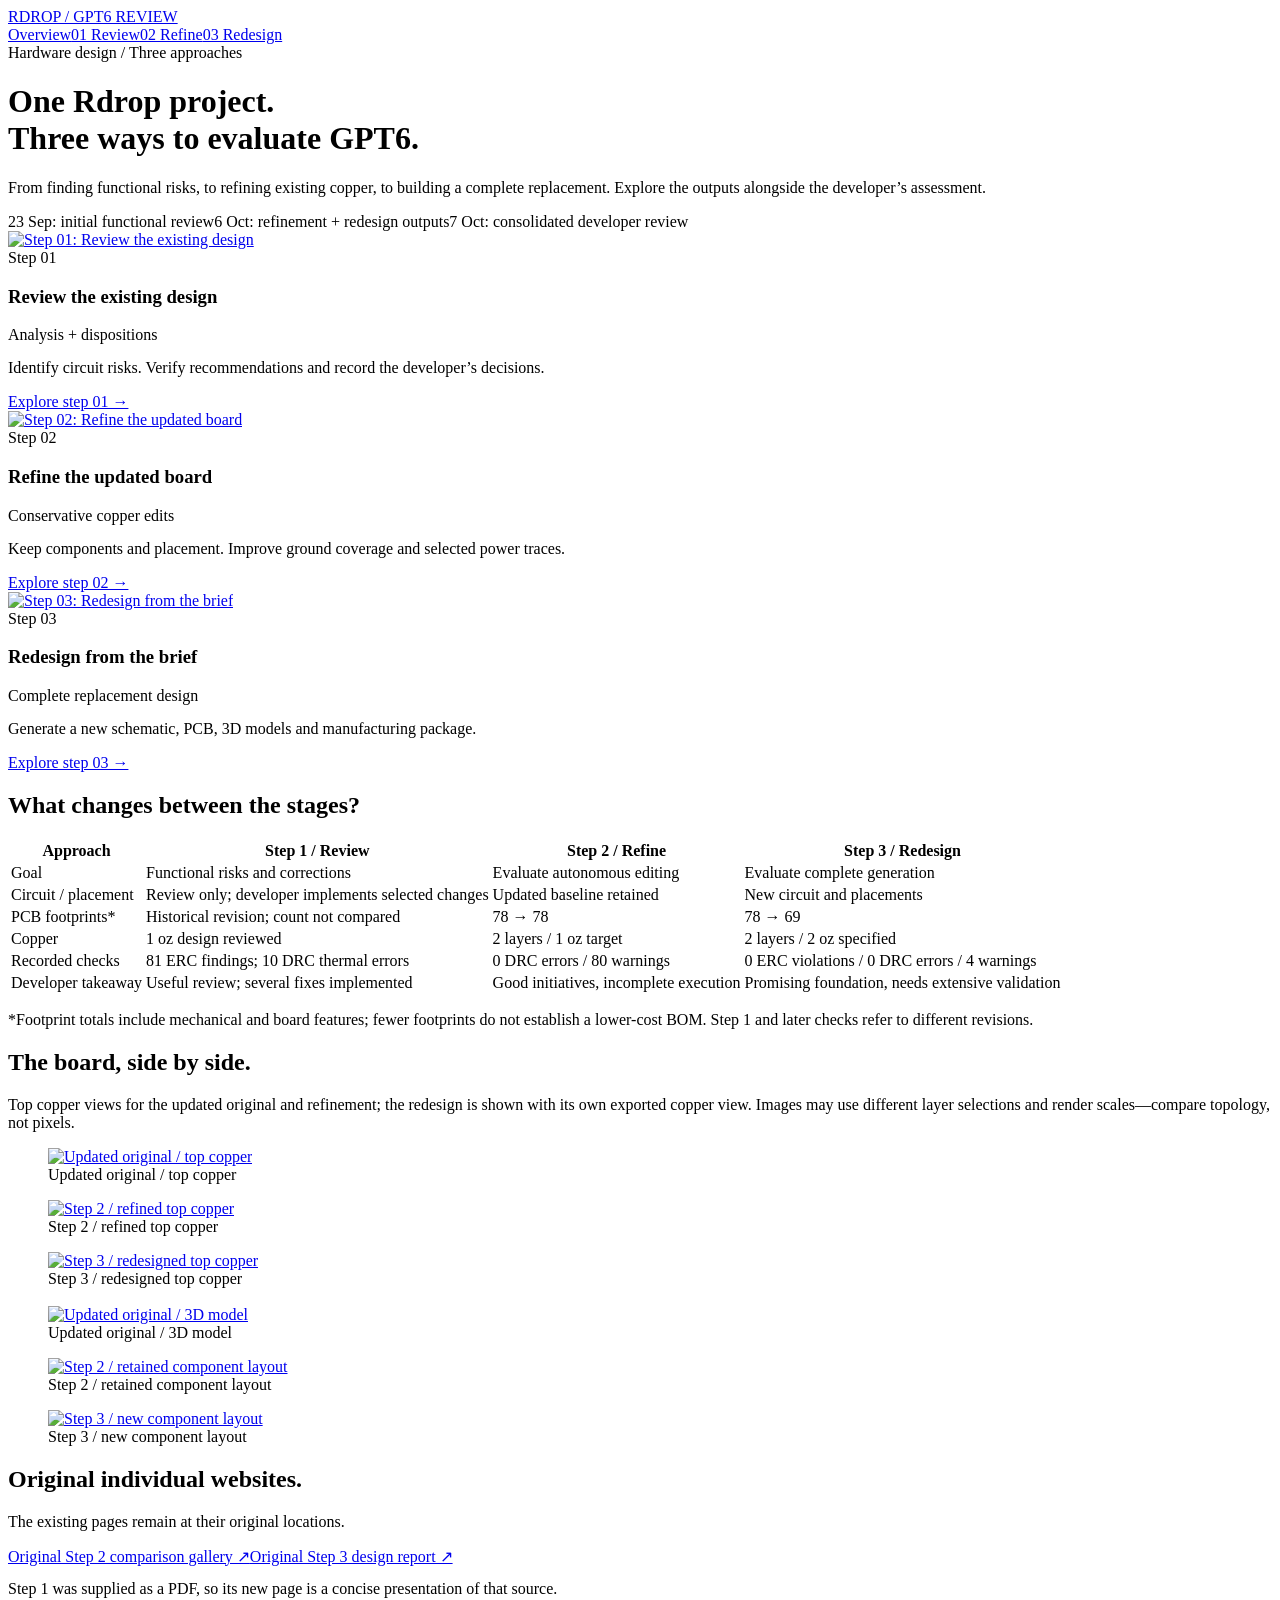
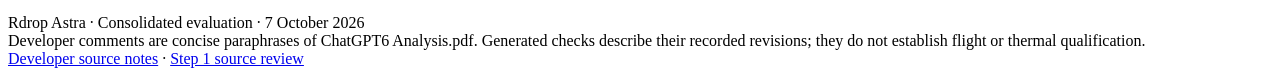
==== index.html @ 3f8a5dc8 "Add files via upload" ====
<!doctype html><html lang="en"><head><meta charset="utf-8"><meta name="viewport" content="width=device-width,initial-scale=1"><title>Three-stage evaluation | Rdrop Astra</title><meta name="description" content="Three stages of Rdrop PCB evaluation, with developer review, visual comparisons and downloadable evidence."><link rel="stylesheet" href="assets/site.css"><!-- Teams preview metadata --><meta property="og:type" content="website"><meta property="og:site_name" content="Rdrop Astra"><meta property="og:title" content="Rdrop Astra — Three-stage GPT6 evaluation"><meta property="og:description" content="Compare three PCB design approaches with developer feedback, layout and 3D images, and downloadable project evidence."><meta property="og:image" content="assets/teams-preview.png"><meta property="og:image:width" content="1200"><meta property="og:image:height" content="630"><meta property="og:image:alt" content="Three Rdrop board models: functional review, refinement and redesign"><!-- End Teams preview metadata --></head><body><header><a class="brand" href="index.html">RDROP / GPT6 REVIEW</a><nav aria-label="Main"><a href="index.html">Overview</a><a href="step-1.html">01 Review</a><a href="step-2.html">02 Refine</a><a href="step-3.html">03 Redesign</a></nav></header><main><div class="eyebrow">Hardware design / Three approaches</div><h1>One Rdrop project.<br>Three ways to evaluate GPT6.</h1><p class="lead">From finding functional risks, to refining existing copper, to building a complete replacement. Explore the outputs alongside the developer’s assessment.</p><div class="timeline"><span>23 Sep: initial functional review</span><span>6 Oct: refinement + redesign outputs</span><span>7 Oct: consolidated developer review</span></div><div class="grid3"><article class="card"><a href="step-1.html"><img src="assets/original-3d.png" alt="Step 01: Review the existing design"></a><div class="content"><div class="eyebrow">Step 01</div><h3>Review the existing design</h3><span class="pill">Analysis + dispositions</span><p style="margin-top:15px">Identify circuit risks. Verify recommendations and record the developer’s decisions.</p><a class="button" href="step-1.html">Explore step 01 →</a></div></article><article class="card"><a href="step-2.html"><img src="assets/comparison-top.png" alt="Step 02: Refine the updated board"></a><div class="content"><div class="eyebrow">Step 02</div><h3>Refine the updated board</h3><span class="pill">Conservative copper edits</span><p style="margin-top:15px">Keep components and placement. Improve ground coverage and selected power traces.</p><a class="button" href="step-2.html">Explore step 02 →</a></div></article><article class="card"><a href="step-3.html"><img src="assets/new-3d.png" alt="Step 03: Redesign from the brief"></a><div class="content"><div class="eyebrow">Step 03</div><h3>Redesign from the brief</h3><span class="pill">Complete replacement design</span><p style="margin-top:15px">Generate a new schematic, PCB, 3D models and manufacturing package.</p><a class="button" href="step-3.html">Explore step 03 →</a></div></article></div><section><h2>What changes between the stages?</h2><div class="table-wrap"><table><thead><tr><th>Approach</th><th>Step 1 / Review</th><th>Step 2 / Refine</th><th>Step 3 / Redesign</th></tr></thead><tbody><tr><td>Goal</td><td>Functional risks and corrections</td><td>Evaluate autonomous editing</td><td>Evaluate complete generation</td></tr><tr><td>Circuit / placement</td><td>Review only; developer implements selected changes</td><td>Updated baseline retained</td><td>New circuit and placements</td></tr><tr><td>PCB footprints*</td><td>Historical revision; count not compared</td><td>78 → 78</td><td>78 → 69</td></tr><tr><td>Copper</td><td>1 oz design reviewed</td><td>2 layers / 1 oz target</td><td>2 layers / 2 oz specified</td></tr><tr><td>Recorded checks</td><td>81 ERC findings; 10 DRC thermal errors</td><td>0 DRC errors / 80 warnings</td><td>0 ERC violations / 0 DRC errors / 4 warnings</td></tr><tr><td>Developer takeaway</td><td>Useful review; several fixes implemented</td><td>Good initiatives, incomplete execution</td><td>Promising foundation, needs extensive validation</td></tr></tbody></table></div><p class="tiny">*Footprint totals include mechanical and board features; fewer footprints do not establish a lower-cost BOM. Step 1 and later checks refer to different revisions.</p></section><section><h2>The board, side by side.</h2><p>Top copper views for the updated original and refinement; the redesign is shown with its own exported copper view. Images may use different layer selections and render scales—compare topology, not pixels.</p><div class="gallery three"><figure class=""><a href="assets/original-top.png" target="_blank" rel="noopener" aria-label="Open full-size image: Updated original / top copper"><img loading="lazy" src="assets/original-top.png" alt="Updated original / top copper"></a><figcaption>Updated original / top copper</figcaption></figure><figure class=""><a href="assets/refined-top.png" target="_blank" rel="noopener" aria-label="Open full-size image: Step 2 / refined top copper"><img loading="lazy" src="assets/refined-top.png" alt="Step 2 / refined top copper"></a><figcaption>Step 2 / refined top copper</figcaption></figure><figure class=""><a href="assets/new-copper.svg" target="_blank" rel="noopener" aria-label="Open full-size image: Step 3 / redesigned top copper"><img loading="lazy" src="assets/new-copper.svg" alt="Step 3 / redesigned top copper"></a><figcaption>Step 3 / redesigned top copper</figcaption></figure></div><div class="gallery three" style="margin-top:18px"><figure class=""><a href="assets/original-3d.png" target="_blank" rel="noopener" aria-label="Open full-size image: Updated original / 3D model"><img loading="lazy" src="assets/original-3d.png" alt="Updated original / 3D model"></a><figcaption>Updated original / 3D model</figcaption></figure><figure class=""><a href="assets/refined-3d.png" target="_blank" rel="noopener" aria-label="Open full-size image: Step 2 / retained component layout"><img loading="lazy" src="assets/refined-3d.png" alt="Step 2 / retained component layout"></a><figcaption>Step 2 / retained component layout</figcaption></figure><figure class=""><a href="assets/new-3d.png" target="_blank" rel="noopener" aria-label="Open full-size image: Step 3 / new component layout"><img loading="lazy" src="assets/new-3d.png" alt="Step 3 / new component layout"></a><figcaption>Step 3 / new component layout</figcaption></figure></div></section><section><h2>Original individual websites.</h2><p>The existing pages remain at their original locations.</p><div class="source-links"><a href="GPT6%20Refined/Comparison/comparison.html">Original Step 2 comparison gallery ↗</a><a href="GPT6%20New/Report/index.html">Original Step 3 design report ↗</a></div><p class="tiny" style="margin-top:14px">Step 1 was supplied as a PDF, so its new page is a concise presentation of that source.</p></section></main><footer>Rdrop Astra · Consolidated evaluation · 7 October 2026<br>Developer comments are concise paraphrases of ChatGPT6 Analysis.pdf. Generated checks describe their recorded revisions; they do not establish flight or thermal qualification.<br><a href="sources/ChatGPT6%20Analysis.pdf">Developer source notes</a> · <a href="sources/Step%201%20READ_ME_REVIEW.pdf">Step 1 source review</a></footer><script src="assets/site.js"></script></body></html>
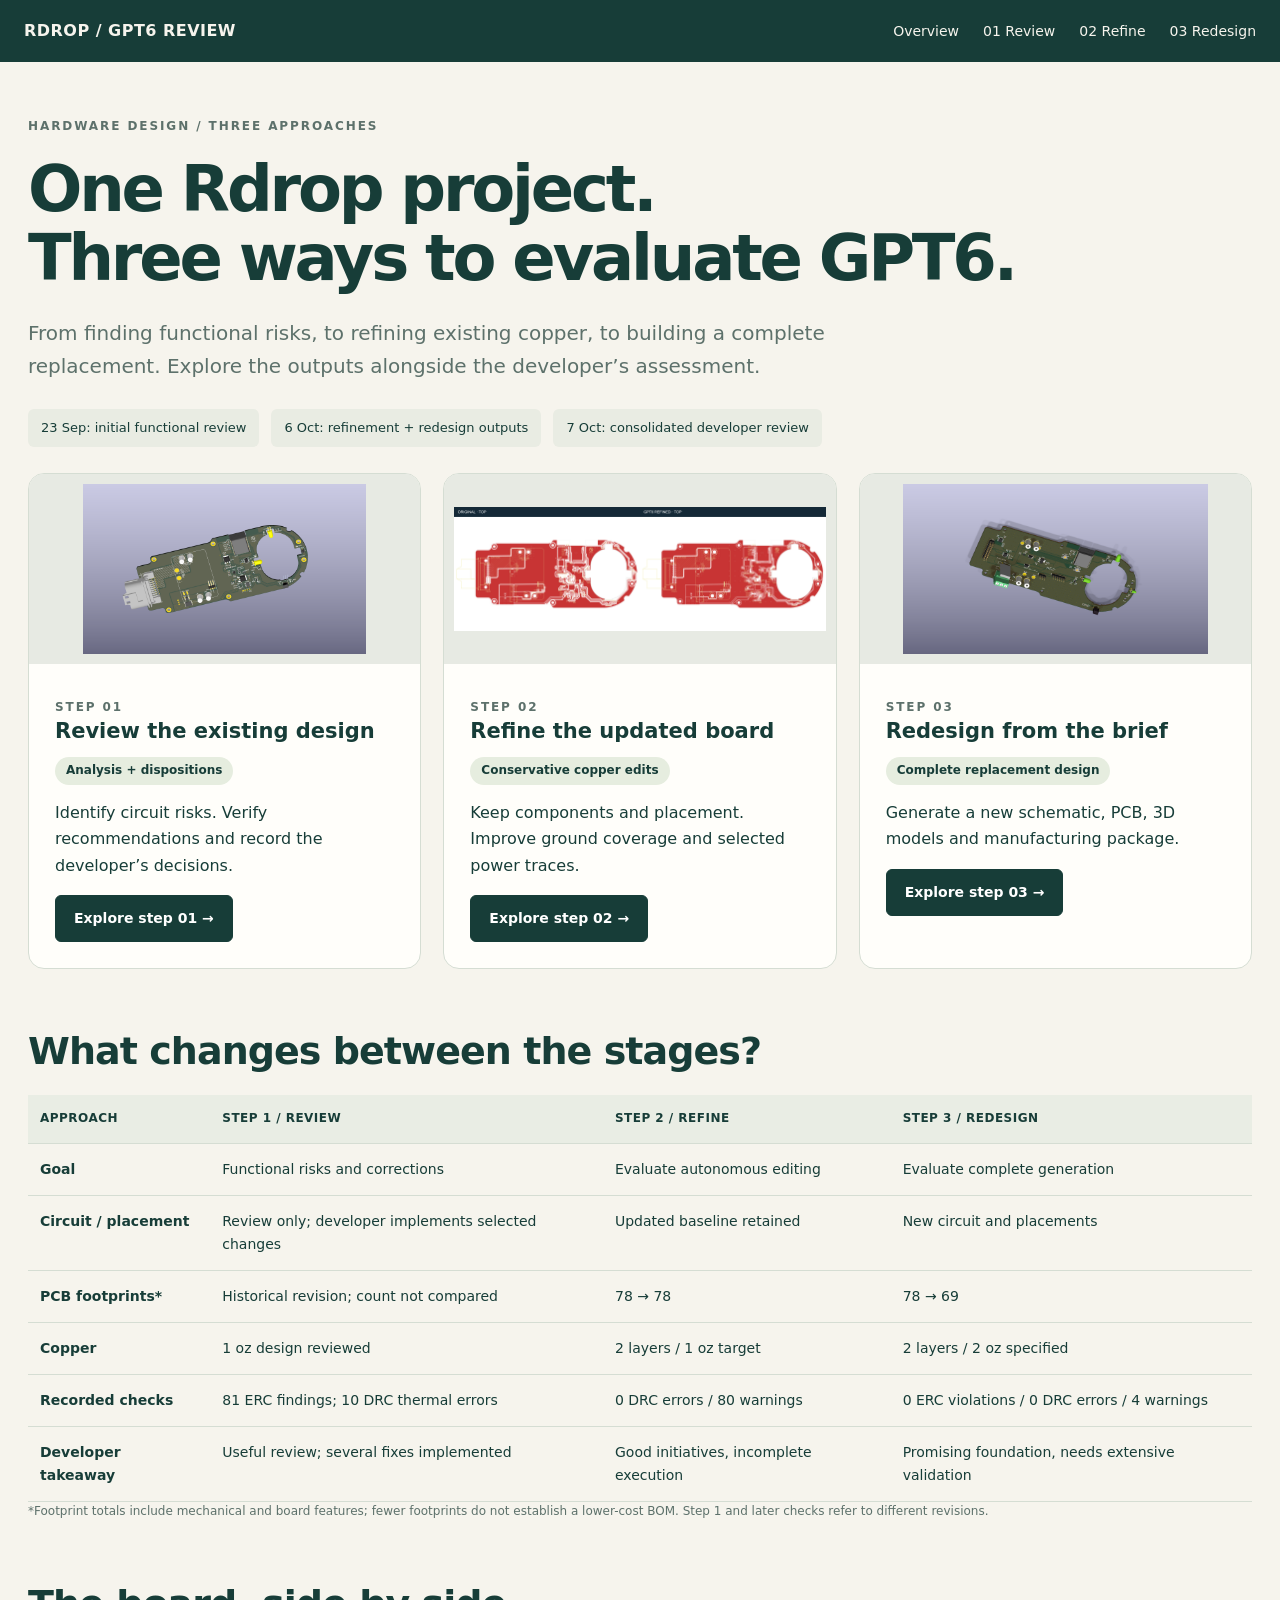
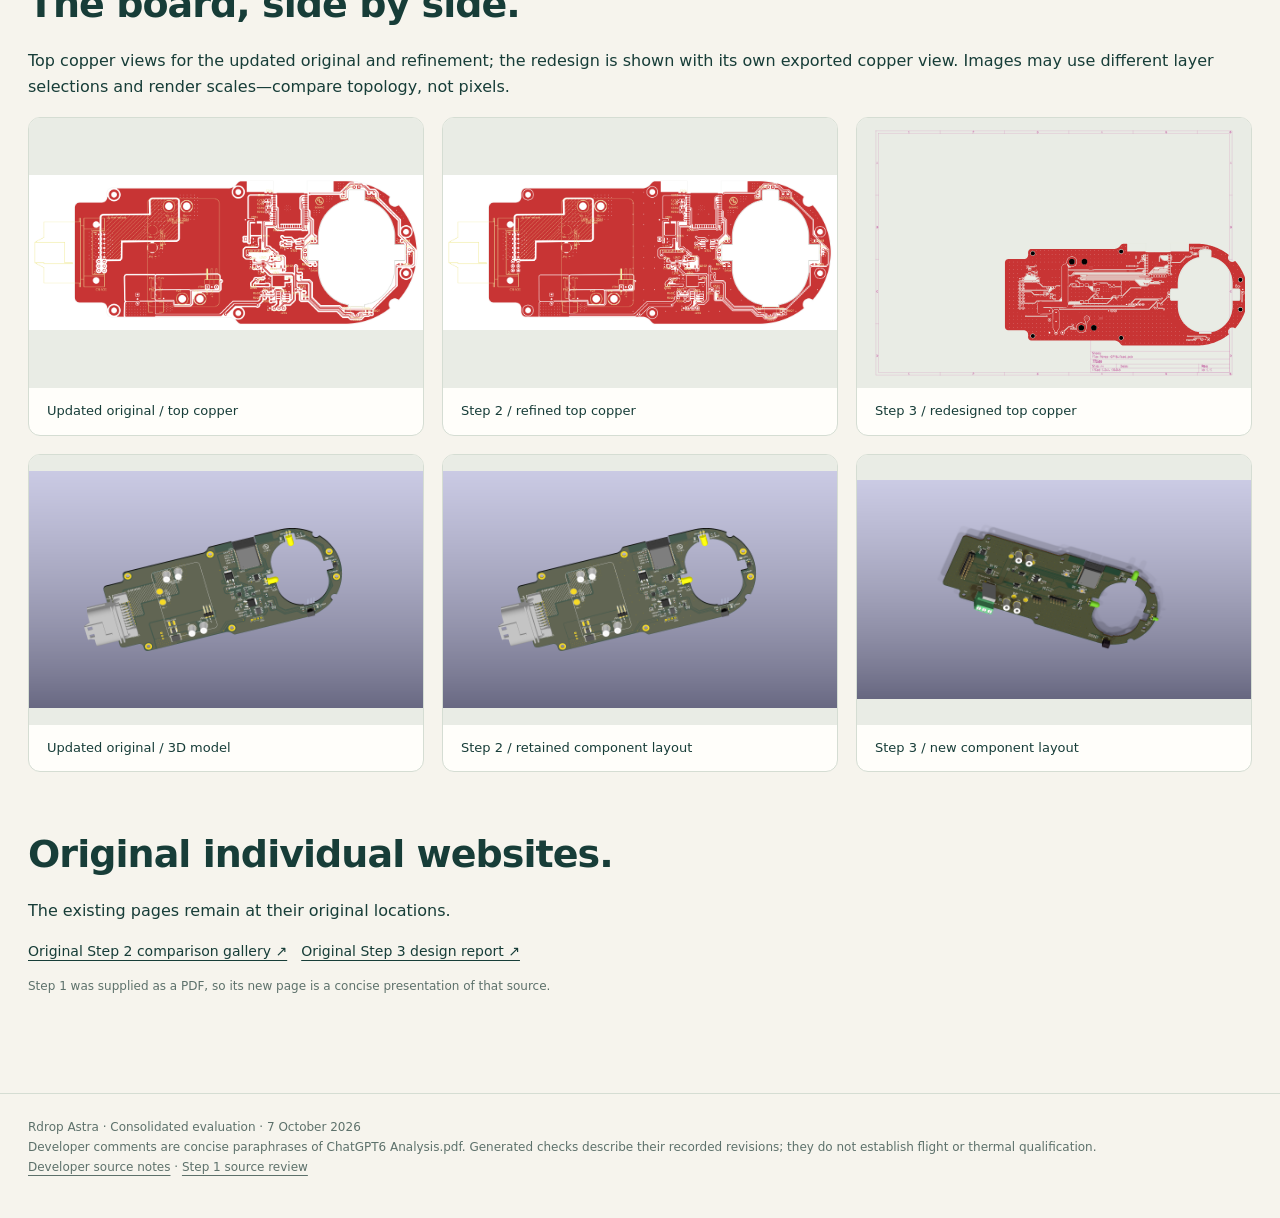
==== commit 19ab233e: "Fix website assets, report links and downloadable packages" ====
--- a/index.html
+++ b/index.html
@@ -1 +1 @@
-<!doctype html><html lang="en"><head><meta charset="utf-8"><meta name="viewport" content="width=device-width,initial-scale=1"><title>Three-stage evaluation | Rdrop Astra</title><meta name="description" content="Three stages of Rdrop PCB evaluation, with developer review, visual comparisons and downloadable evidence."><link rel="stylesheet" href="assets/site.css"><!-- Teams preview metadata --><meta property="og:type" content="website"><meta property="og:site_name" content="Rdrop Astra"><meta property="og:title" content="Rdrop Astra — Three-stage GPT6 evaluation"><meta property="og:description" content="Compare three PCB design approaches with developer feedback, layout and 3D images, and downloadable project evidence."><meta property="og:image" content="assets/teams-preview.png"><meta property="og:image:width" content="1200"><meta property="og:image:height" content="630"><meta property="og:image:alt" content="Three Rdrop board models: functional review, refinement and redesign"><!-- End Teams preview metadata --></head><body><header><a class="brand" href="index.html">RDROP / GPT6 REVIEW</a><nav aria-label="Main"><a href="index.html">Overview</a><a href="step-1.html">01 Review</a><a href="step-2.html">02 Refine</a><a href="step-3.html">03 Redesign</a></nav></header><main><div class="eyebrow">Hardware design / Three approaches</div><h1>One Rdrop project.<br>Three ways to evaluate GPT6.</h1><p class="lead">From finding functional risks, to refining existing copper, to building a complete replacement. Explore the outputs alongside the developer’s assessment.</p><div class="timeline"><span>23 Sep: initial functional review</span><span>6 Oct: refinement + redesign outputs</span><span>7 Oct: consolidated developer review</span></div><div class="grid3"><article class="card"><a href="step-1.html"><img src="assets/original-3d.png" alt="Step 01: Review the existing design"></a><div class="content"><div class="eyebrow">Step 01</div><h3>Review the existing design</h3><span class="pill">Analysis + dispositions</span><p style="margin-top:15px">Identify circuit risks. Verify recommendations and record the developer’s decisions.</p><a class="button" href="step-1.html">Explore step 01 →</a></div></article><article class="card"><a href="step-2.html"><img src="assets/comparison-top.png" alt="Step 02: Refine the updated board"></a><div class="content"><div class="eyebrow">Step 02</div><h3>Refine the updated board</h3><span class="pill">Conservative copper edits</span><p style="margin-top:15px">Keep components and placement. Improve ground coverage and selected power traces.</p><a class="button" href="step-2.html">Explore step 02 →</a></div></article><article class="card"><a href="step-3.html"><img src="assets/new-3d.png" alt="Step 03: Redesign from the brief"></a><div class="content"><div class="eyebrow">Step 03</div><h3>Redesign from the brief</h3><span class="pill">Complete replacement design</span><p style="margin-top:15px">Generate a new schematic, PCB, 3D models and manufacturing package.</p><a class="button" href="step-3.html">Explore step 03 →</a></div></article></div><section><h2>What changes between the stages?</h2><div class="table-wrap"><table><thead><tr><th>Approach</th><th>Step 1 / Review</th><th>Step 2 / Refine</th><th>Step 3 / Redesign</th></tr></thead><tbody><tr><td>Goal</td><td>Functional risks and corrections</td><td>Evaluate autonomous editing</td><td>Evaluate complete generation</td></tr><tr><td>Circuit / placement</td><td>Review only; developer implements selected changes</td><td>Updated baseline retained</td><td>New circuit and placements</td></tr><tr><td>PCB footprints*</td><td>Historical revision; count not compared</td><td>78 → 78</td><td>78 → 69</td></tr><tr><td>Copper</td><td>1 oz design reviewed</td><td>2 layers / 1 oz target</td><td>2 layers / 2 oz specified</td></tr><tr><td>Recorded checks</td><td>81 ERC findings; 10 DRC thermal errors</td><td>0 DRC errors / 80 warnings</td><td>0 ERC violations / 0 DRC errors / 4 warnings</td></tr><tr><td>Developer takeaway</td><td>Useful review; several fixes implemented</td><td>Good initiatives, incomplete execution</td><td>Promising foundation, needs extensive validation</td></tr></tbody></table></div><p class="tiny">*Footprint totals include mechanical and board features; fewer footprints do not establish a lower-cost BOM. Step 1 and later checks refer to different revisions.</p></section><section><h2>The board, side by side.</h2><p>Top copper views for the updated original and refinement; the redesign is shown with its own exported copper view. Images may use different layer selections and render scales—compare topology, not pixels.</p><div class="gallery three"><figure class=""><a href="assets/original-top.png" target="_blank" rel="noopener" aria-label="Open full-size image: Updated original / top copper"><img loading="lazy" src="assets/original-top.png" alt="Updated original / top copper"></a><figcaption>Updated original / top copper</figcaption></figure><figure class=""><a href="assets/refined-top.png" target="_blank" rel="noopener" aria-label="Open full-size image: Step 2 / refined top copper"><img loading="lazy" src="assets/refined-top.png" alt="Step 2 / refined top copper"></a><figcaption>Step 2 / refined top copper</figcaption></figure><figure class=""><a href="assets/new-copper.svg" target="_blank" rel="noopener" aria-label="Open full-size image: Step 3 / redesigned top copper"><img loading="lazy" src="assets/new-copper.svg" alt="Step 3 / redesigned top copper"></a><figcaption>Step 3 / redesigned top copper</figcaption></figure></div><div class="gallery three" style="margin-top:18px"><figure class=""><a href="assets/original-3d.png" target="_blank" rel="noopener" aria-label="Open full-size image: Updated original / 3D model"><img loading="lazy" src="assets/original-3d.png" alt="Updated original / 3D model"></a><figcaption>Updated original / 3D model</figcaption></figure><figure class=""><a href="assets/refined-3d.png" target="_blank" rel="noopener" aria-label="Open full-size image: Step 2 / retained component layout"><img loading="lazy" src="assets/refined-3d.png" alt="Step 2 / retained component layout"></a><figcaption>Step 2 / retained component layout</figcaption></figure><figure class=""><a href="assets/new-3d.png" target="_blank" rel="noopener" aria-label="Open full-size image: Step 3 / new component layout"><img loading="lazy" src="assets/new-3d.png" alt="Step 3 / new component layout"></a><figcaption>Step 3 / new component layout</figcaption></figure></div></section><section><h2>Original individual websites.</h2><p>The existing pages remain at their original locations.</p><div class="source-links"><a href="GPT6%20Refined/Comparison/comparison.html">Original Step 2 comparison gallery ↗</a><a href="GPT6%20New/Report/index.html">Original Step 3 design report ↗</a></div><p class="tiny" style="margin-top:14px">Step 1 was supplied as a PDF, so its new page is a concise presentation of that source.</p></section></main><footer>Rdrop Astra · Consolidated evaluation · 7 October 2026<br>Developer comments are concise paraphrases of ChatGPT6 Analysis.pdf. Generated checks describe their recorded revisions; they do not establish flight or thermal qualification.<br><a href="sources/ChatGPT6%20Analysis.pdf">Developer source notes</a> · <a href="sources/Step%201%20READ_ME_REVIEW.pdf">Step 1 source review</a></footer><script src="assets/site.js"></script></body></html>+<!doctype html><html lang="en"><head><meta charset="utf-8"><meta name="viewport" content="width=device-width,initial-scale=1"><title>Three-stage evaluation | Rdrop Astra</title><meta name="description" content="Three stages of Rdrop PCB evaluation, with developer review, visual comparisons and downloadable evidence."><link rel="stylesheet" href="assets/site.css"><!-- Teams preview metadata --><meta property="og:type" content="website"><meta property="og:site_name" content="Rdrop Astra"><meta property="og:title" content="Rdrop Astra — Three-stage GPT6 evaluation"><meta property="og:description" content="Compare three PCB design approaches with developer feedback, layout and 3D images, and downloadable project evidence."><meta property="og:image" content="https://amirahib-aonic.github.io/Rdrop-Astra-Analysis/assets/teams-preview.png"><meta property="og:image:width" content="1200"><meta property="og:image:height" content="630"><meta property="og:image:alt" content="Three Rdrop board models: functional review, refinement and redesign"><meta property="og:url" content="https://amirahib-aonic.github.io/Rdrop-Astra-Analysis/index.html"><link rel="canonical" href="https://amirahib-aonic.github.io/Rdrop-Astra-Analysis/index.html"><!-- End Teams preview metadata --></head><body><header><a class="brand" href="index.html">RDROP / GPT6 REVIEW</a><nav aria-label="Main"><a href="index.html">Overview</a><a href="step-1.html">01 Review</a><a href="step-2.html">02 Refine</a><a href="step-3.html">03 Redesign</a></nav></header><main><div class="eyebrow">Hardware design / Three approaches</div><h1>One Rdrop project.<br>Three ways to evaluate GPT6.</h1><p class="lead">From finding functional risks, to refining existing copper, to building a complete replacement. Explore the outputs alongside the developer’s assessment.</p><div class="timeline"><span>23 Sep: initial functional review</span><span>6 Oct: refinement + redesign outputs</span><span>7 Oct: consolidated developer review</span></div><div class="grid3"><article class="card"><a href="step-1.html"><img src="assets/original-3d.png" alt="Step 01: Review the existing design"></a><div class="content"><div class="eyebrow">Step 01</div><h3>Review the existing design</h3><span class="pill">Analysis + dispositions</span><p style="margin-top:15px">Identify circuit risks. Verify recommendations and record the developer’s decisions.</p><a class="button" href="step-1.html">Explore step 01 →</a></div></article><article class="card"><a href="step-2.html"><img src="assets/comparison-top.png" alt="Step 02: Refine the updated board"></a><div class="content"><div class="eyebrow">Step 02</div><h3>Refine the updated board</h3><span class="pill">Conservative copper edits</span><p style="margin-top:15px">Keep components and placement. Improve ground coverage and selected power traces.</p><a class="button" href="step-2.html">Explore step 02 →</a></div></article><article class="card"><a href="step-3.html"><img src="assets/new-3d.png" alt="Step 03: Redesign from the brief"></a><div class="content"><div class="eyebrow">Step 03</div><h3>Redesign from the brief</h3><span class="pill">Complete replacement design</span><p style="margin-top:15px">Generate a new schematic, PCB, 3D models and manufacturing package.</p><a class="button" href="step-3.html">Explore step 03 →</a></div></article></div><section><h2>What changes between the stages?</h2><div class="table-wrap"><table><thead><tr><th>Approach</th><th>Step 1 / Review</th><th>Step 2 / Refine</th><th>Step 3 / Redesign</th></tr></thead><tbody><tr><td>Goal</td><td>Functional risks and corrections</td><td>Evaluate autonomous editing</td><td>Evaluate complete generation</td></tr><tr><td>Circuit / placement</td><td>Review only; developer implements selected changes</td><td>Updated baseline retained</td><td>New circuit and placements</td></tr><tr><td>PCB footprints*</td><td>Historical revision; count not compared</td><td>78 → 78</td><td>78 → 69</td></tr><tr><td>Copper</td><td>1 oz design reviewed</td><td>2 layers / 1 oz target</td><td>2 layers / 2 oz specified</td></tr><tr><td>Recorded checks</td><td>81 ERC findings; 10 DRC thermal errors</td><td>0 DRC errors / 80 warnings</td><td>0 ERC violations / 0 DRC errors / 4 warnings</td></tr><tr><td>Developer takeaway</td><td>Useful review; several fixes implemented</td><td>Good initiatives, incomplete execution</td><td>Promising foundation, needs extensive validation</td></tr></tbody></table></div><p class="tiny">*Footprint totals include mechanical and board features; fewer footprints do not establish a lower-cost BOM. Step 1 and later checks refer to different revisions.</p></section><section><h2>The board, side by side.</h2><p>Top copper views for the updated original and refinement; the redesign is shown with its own exported copper view. Images may use different layer selections and render scales—compare topology, not pixels.</p><div class="gallery three"><figure class=""><a href="assets/original-top.png" target="_blank" rel="noopener" aria-label="Open full-size image: Updated original / top copper"><img loading="lazy" src="assets/original-top.png" alt="Updated original / top copper"></a><figcaption>Updated original / top copper</figcaption></figure><figure class=""><a href="assets/refined-top.png" target="_blank" rel="noopener" aria-label="Open full-size image: Step 2 / refined top copper"><img loading="lazy" src="assets/refined-top.png" alt="Step 2 / refined top copper"></a><figcaption>Step 2 / refined top copper</figcaption></figure><figure class=""><a href="assets/new-copper.svg" target="_blank" rel="noopener" aria-label="Open full-size image: Step 3 / redesigned top copper"><img loading="lazy" src="assets/new-copper.svg" alt="Step 3 / redesigned top copper"></a><figcaption>Step 3 / redesigned top copper</figcaption></figure></div><div class="gallery three" style="margin-top:18px"><figure class=""><a href="assets/original-3d.png" target="_blank" rel="noopener" aria-label="Open full-size image: Updated original / 3D model"><img loading="lazy" src="assets/original-3d.png" alt="Updated original / 3D model"></a><figcaption>Updated original / 3D model</figcaption></figure><figure class=""><a href="assets/refined-3d.png" target="_blank" rel="noopener" aria-label="Open full-size image: Step 2 / retained component layout"><img loading="lazy" src="assets/refined-3d.png" alt="Step 2 / retained component layout"></a><figcaption>Step 2 / retained component layout</figcaption></figure><figure class=""><a href="assets/new-3d.png" target="_blank" rel="noopener" aria-label="Open full-size image: Step 3 / new component layout"><img loading="lazy" src="assets/new-3d.png" alt="Step 3 / new component layout"></a><figcaption>Step 3 / new component layout</figcaption></figure></div></section><section><h2>Original individual websites.</h2><p>The existing pages remain at their original locations.</p><div class="source-links"><a href="GPT6%20Refined/Comparison/comparison.html">Original Step 2 comparison gallery ↗</a><a href="GPT6%20New/Report/index.html">Original Step 3 design report ↗</a></div><p class="tiny" style="margin-top:14px">Step 1 was supplied as a PDF, so its new page is a concise presentation of that source.</p></section></main><footer>Rdrop Astra · Consolidated evaluation · 7 October 2026<br>Developer comments are concise paraphrases of ChatGPT6 Analysis.pdf. Generated checks describe their recorded revisions; they do not establish flight or thermal qualification.<br><a href="sources/ChatGPT6%20Analysis.pdf">Developer source notes</a> · <a href="sources/Step%201%20READ_ME_REVIEW.pdf">Step 1 source review</a></footer><script src="assets/site.js"></script></body></html>
--- a/assets/site.css
+++ b/assets/site.css
@@ -0,0 +1,2 @@
+
+:root{--ink:#173d38;--muted:#5d716b;--paper:#f6f4ed;--line:#d5ddd3;--accent:#c4e26b;--white:#fffefa}*{box-sizing:border-box}html{scroll-behavior:smooth}body{margin:0;background:var(--paper);color:var(--ink);font:16px/1.65 system-ui,-apple-system,Segoe UI,sans-serif}a{color:inherit;text-underline-offset:4px}a:focus-visible,button:focus-visible,input:focus-visible,summary:focus-visible{outline:3px solid #568c22;outline-offset:4px}header{background:var(--ink);color:var(--paper);padding:18px max(24px,calc((100vw - 1320px)/2));display:flex;gap:30px;justify-content:space-between;align-items:center}header a{text-decoration:none}nav{display:flex;gap:24px;flex-wrap:wrap;font-size:14px}.brand{font-weight:800;letter-spacing:.03em}main{max-width:1320px;margin:auto;padding:55px 28px 80px}.eyebrow{text-transform:uppercase;letter-spacing:.16em;font-size:12px;font-weight:800;color:var(--muted)}h1{font-size:clamp(38px,5vw,72px);line-height:1.08;letter-spacing:-.05em;margin:18px 0 24px;max-width:1000px}h2{font-size:clamp(25px,3vw,38px);line-height:1.2;letter-spacing:-.025em;margin:0 0 20px}h3{line-height:1.25;margin:0 0 12px;font-size:21px}p{margin:0 0 16px}.lead{font-size:20px;max-width:870px;color:var(--muted)}section{margin-top:60px}.grid3{display:grid;grid-template-columns:repeat(3,1fr);gap:22px}.card{background:var(--white);border:1px solid var(--line);border-radius:16px;overflow:hidden}.card .content{padding:26px}.card img{width:100%;height:190px;object-fit:contain;background:#e7eae3;padding:10px}.pill{display:inline-block;padding:4px 11px;border-radius:99px;background:#e6eddf;font-size:12px;font-weight:700}.actions{display:flex;gap:12px;flex-wrap:wrap;margin:24px 0}.button,button{display:inline-flex;align-items:center;justify-content:center;gap:8px;border:1px solid var(--ink);border-radius:6px;background:var(--ink);color:#fff;text-decoration:none;padding:11px 18px;font-size:14px;font-weight:650;cursor:pointer}.button.secondary{background:transparent;color:var(--ink)}.stats{display:flex;flex-wrap:wrap;gap:10px;margin:26px 0}.stat{border:1px solid var(--line);border-radius:10px;padding:15px 22px;min-width:155px}.stat b{font-size:24px;display:block}.stat span{font-size:12px;color:var(--muted)}.stage-layout{display:grid;grid-template-columns:minmax(0,1fr) 350px;gap:36px;align-items:start}.comment-pane{background:#e9eedf;border-top:5px solid #86a52d;border-radius:12px;padding:26px;position:sticky;top:22px}.comment-pane h2{font-size:25px}.comment-pane .item{border-top:1px solid #c8d2be;padding:14px 0}.comment-pane .item:last-child{padding-bottom:0}.comment-pane .item b{font-size:14px;display:block}.comment-pane .item p{font-size:14px;line-height:1.5;margin:5px 0}.tiny{font-size:12px;color:var(--muted)}.notice{border-left:4px solid #b09036;background:#f0ead9;padding:17px 22px;border-radius:0 8px 8px 0;font-size:14px}.table-wrap{overflow:auto}table{width:100%;border-collapse:collapse;text-align:left;font-size:14px}th,td{padding:14px 12px;border-bottom:1px solid var(--line);vertical-align:top}th{font-size:12px;text-transform:uppercase;letter-spacing:.04em;background:#e9ede4}td:first-child{font-weight:650}ul{padding-left:22px}li{margin:8px 0}.gallery{display:grid;grid-template-columns:1fr 1fr;gap:18px}.gallery.three{grid-template-columns:repeat(3,1fr)}figure{margin:0;border:1px solid var(--line);border-radius:12px;overflow:hidden;background:var(--white)}figure a{display:block;background:#e9ece5}figure img{width:100%;height:270px;object-fit:contain;display:block}figcaption{padding:14px 18px;font-size:13px;line-height:1.45}.compare{display:grid;grid-template-columns:1fr 1fr;gap:18px}.compare img{height:260px}details{border:1px solid var(--line);padding:16px 22px;border-radius:10px;margin-top:18px;background:var(--white)}summary{cursor:pointer;font-weight:650}.timeline{display:flex;gap:12px;flex-wrap:wrap;font-size:13px;margin:26px 0}.timeline span{background:#e9ece3;padding:8px 13px;border-radius:6px}.source-links{display:flex;gap:14px;flex-wrap:wrap;font-size:14px}.toggle{display:flex;gap:7px;flex-wrap:wrap;margin:18px 0}.toggle button{background:transparent;color:var(--ink)}.toggle button[aria-pressed=true]{background:var(--ink);color:white}.stage-photo img{height:360px}.stage-photo{margin-top:30px}.review-table .status{font-size:11px;border-radius:4px;background:#e6eddc;padding:3px 7px;display:inline-block;white-space:nowrap}.filter{width:100%;padding:13px;border:1px solid var(--line);border-radius:6px;margin-bottom:15px;background:white;font:inherit}.downloads{background:var(--ink);color:white;border-radius:16px;padding:30px}.downloads .button{background:var(--accent);color:var(--ink);border-color:var(--accent)}footer{max-width:1320px;margin:auto;padding:24px 28px 40px;border-top:1px solid var(--line);font-size:12px;color:var(--muted)}.step-nav{display:flex;justify-content:space-between;gap:18px;margin-top:55px}.capture img{height:190px;image-rendering:auto} @media(max-width:1050px){.stage-layout{grid-template-columns:1fr}.comment-pane{position:static}.grid3{grid-template-columns:1fr}.card{display:grid;grid-template-columns:34% 1fr}.card img{height:100%}.gallery.three{grid-template-columns:1fr 1fr}}@media(max-width:650px){header{align-items:flex-start;flex-direction:column;gap:10px}nav{gap:18px}main{padding:35px 18px 50px}.gallery,.gallery.three,.compare{grid-template-columns:1fr}.card{display:block}.card img{height:210px}.stat{flex:1;min-width:125px}.stage-photo img{height:260px}figure img{height:230px}section{margin-top:42px}.comment-pane{padding:22px}.step-nav{flex-wrap:wrap}th,td{padding:10px 8px}}
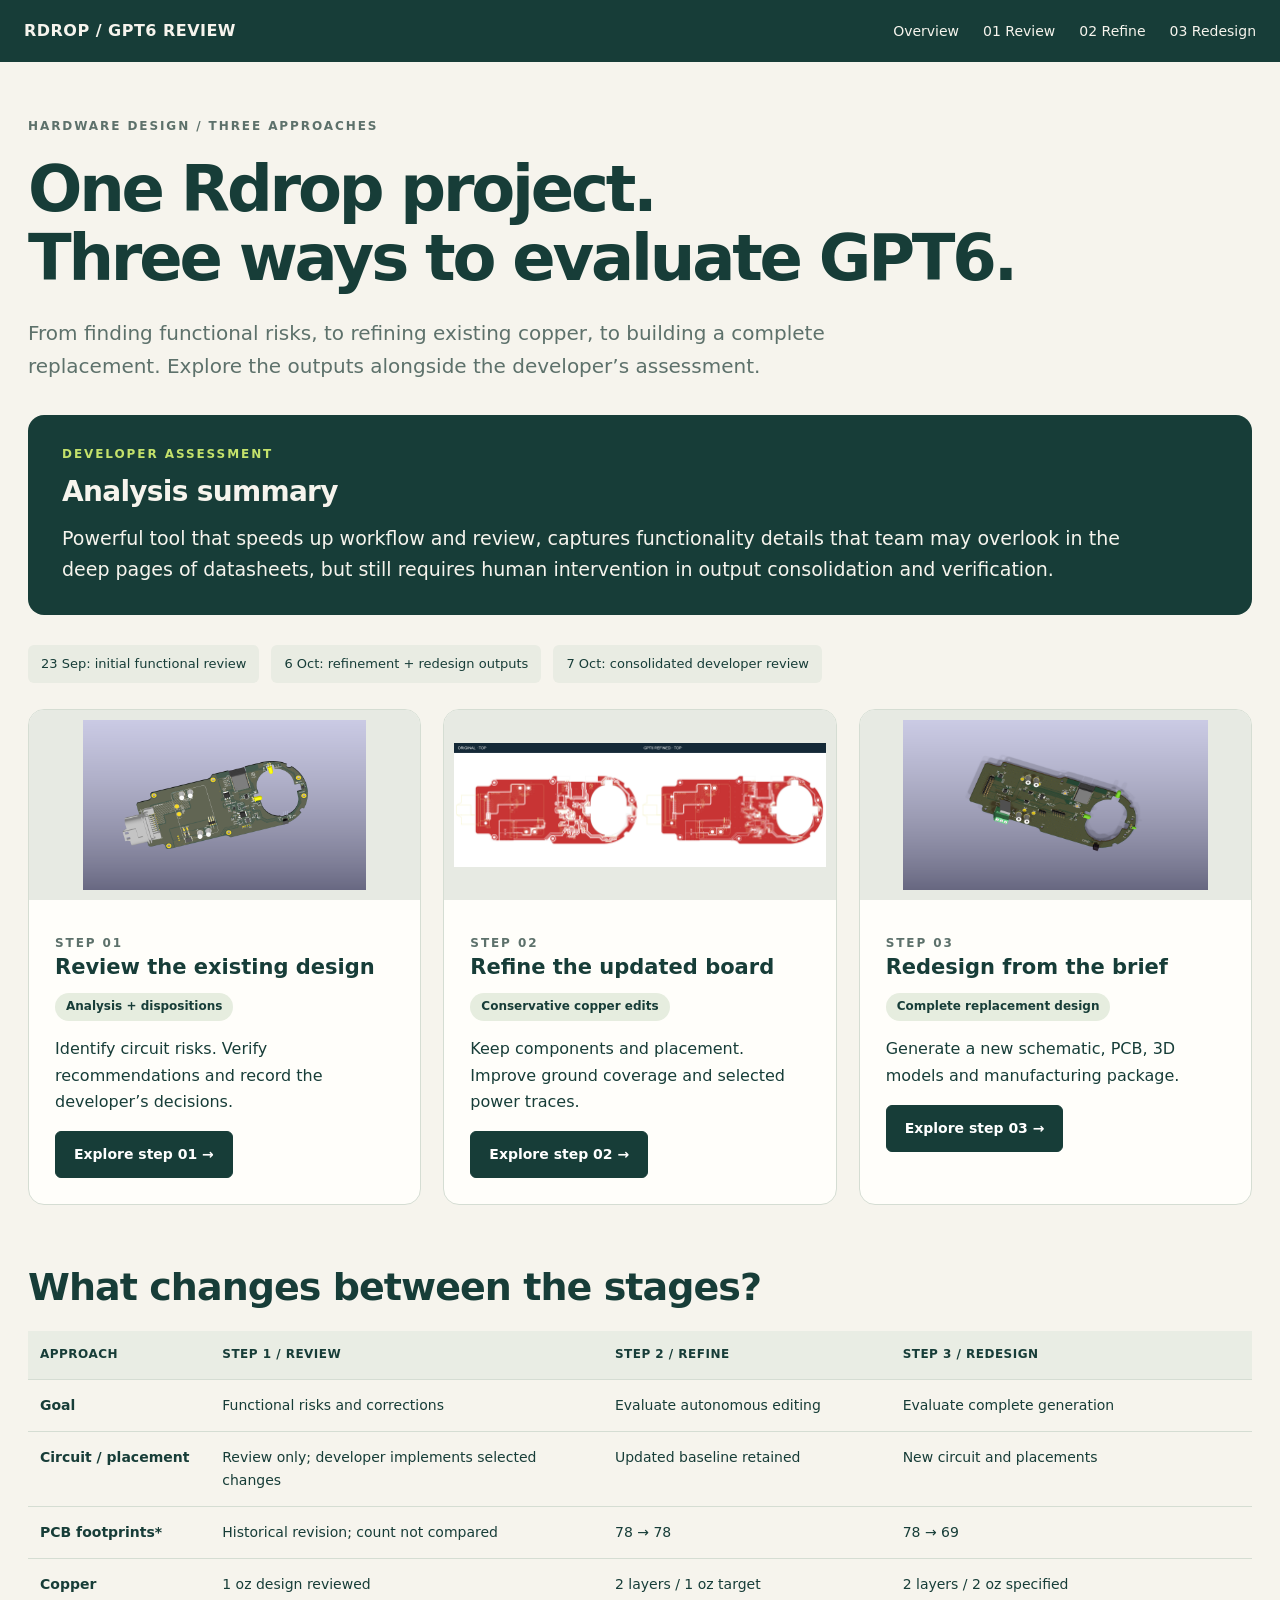
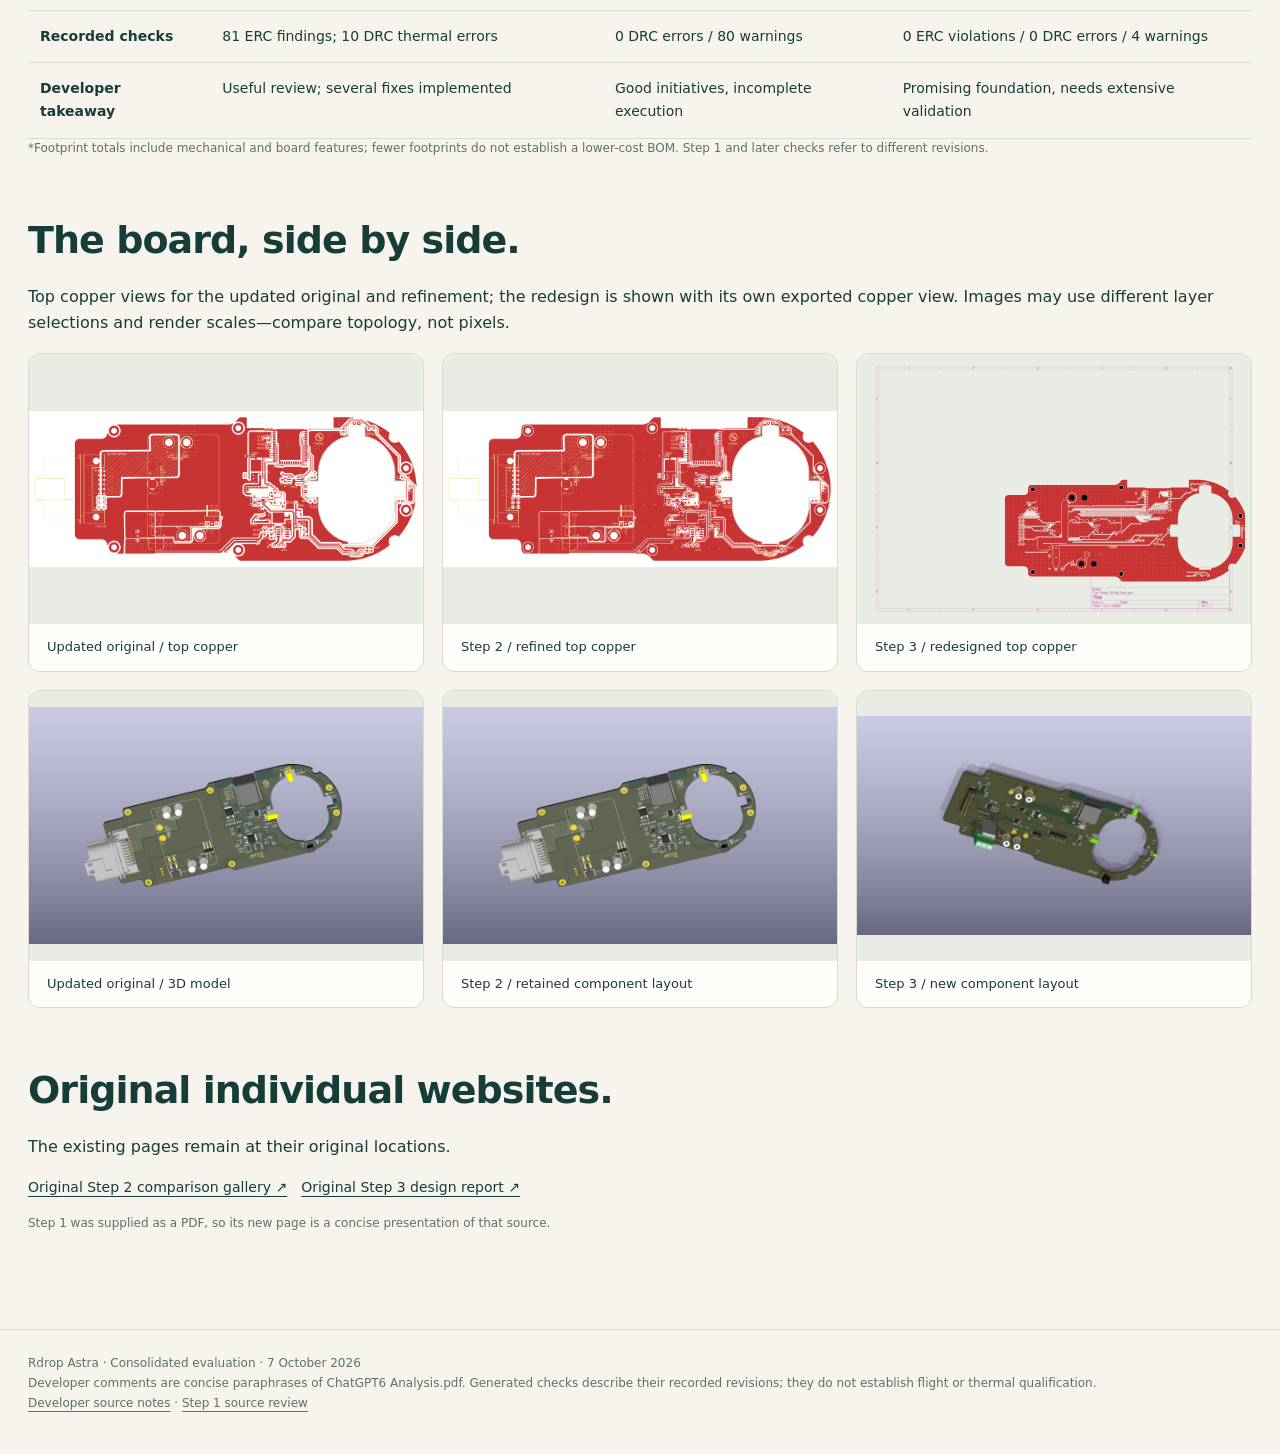
==== commit 183945a6: "Add approved developer analysis summary to homepage" ====
--- a/index.html
+++ b/index.html
@@ -1 +1 @@
-<!doctype html><html lang="en"><head><meta charset="utf-8"><meta name="viewport" content="width=device-width,initial-scale=1"><title>Three-stage evaluation | Rdrop Astra</title><meta name="description" content="Three stages of Rdrop PCB evaluation, with developer review, visual comparisons and downloadable evidence."><link rel="stylesheet" href="assets/site.css"><!-- Teams preview metadata --><meta property="og:type" content="website"><meta property="og:site_name" content="Rdrop Astra"><meta property="og:title" content="Rdrop Astra — Three-stage GPT6 evaluation"><meta property="og:description" content="Compare three PCB design approaches with developer feedback, layout and 3D images, and downloadable project evidence."><meta property="og:image" content="https://amirahib-aonic.github.io/Rdrop-Astra-Analysis/assets/teams-preview.png"><meta property="og:image:width" content="1200"><meta property="og:image:height" content="630"><meta property="og:image:alt" content="Three Rdrop board models: functional review, refinement and redesign"><meta property="og:url" content="https://amirahib-aonic.github.io/Rdrop-Astra-Analysis/index.html"><link rel="canonical" href="https://amirahib-aonic.github.io/Rdrop-Astra-Analysis/index.html"><!-- End Teams preview metadata --></head><body><header><a class="brand" href="index.html">RDROP / GPT6 REVIEW</a><nav aria-label="Main"><a href="index.html">Overview</a><a href="step-1.html">01 Review</a><a href="step-2.html">02 Refine</a><a href="step-3.html">03 Redesign</a></nav></header><main><div class="eyebrow">Hardware design / Three approaches</div><h1>One Rdrop project.<br>Three ways to evaluate GPT6.</h1><p class="lead">From finding functional risks, to refining existing copper, to building a complete replacement. Explore the outputs alongside the developer’s assessment.</p><div class="timeline"><span>23 Sep: initial functional review</span><span>6 Oct: refinement + redesign outputs</span><span>7 Oct: consolidated developer review</span></div><div class="grid3"><article class="card"><a href="step-1.html"><img src="assets/original-3d.png" alt="Step 01: Review the existing design"></a><div class="content"><div class="eyebrow">Step 01</div><h3>Review the existing design</h3><span class="pill">Analysis + dispositions</span><p style="margin-top:15px">Identify circuit risks. Verify recommendations and record the developer’s decisions.</p><a class="button" href="step-1.html">Explore step 01 →</a></div></article><article class="card"><a href="step-2.html"><img src="assets/comparison-top.png" alt="Step 02: Refine the updated board"></a><div class="content"><div class="eyebrow">Step 02</div><h3>Refine the updated board</h3><span class="pill">Conservative copper edits</span><p style="margin-top:15px">Keep components and placement. Improve ground coverage and selected power traces.</p><a class="button" href="step-2.html">Explore step 02 →</a></div></article><article class="card"><a href="step-3.html"><img src="assets/new-3d.png" alt="Step 03: Redesign from the brief"></a><div class="content"><div class="eyebrow">Step 03</div><h3>Redesign from the brief</h3><span class="pill">Complete replacement design</span><p style="margin-top:15px">Generate a new schematic, PCB, 3D models and manufacturing package.</p><a class="button" href="step-3.html">Explore step 03 →</a></div></article></div><section><h2>What changes between the stages?</h2><div class="table-wrap"><table><thead><tr><th>Approach</th><th>Step 1 / Review</th><th>Step 2 / Refine</th><th>Step 3 / Redesign</th></tr></thead><tbody><tr><td>Goal</td><td>Functional risks and corrections</td><td>Evaluate autonomous editing</td><td>Evaluate complete generation</td></tr><tr><td>Circuit / placement</td><td>Review only; developer implements selected changes</td><td>Updated baseline retained</td><td>New circuit and placements</td></tr><tr><td>PCB footprints*</td><td>Historical revision; count not compared</td><td>78 → 78</td><td>78 → 69</td></tr><tr><td>Copper</td><td>1 oz design reviewed</td><td>2 layers / 1 oz target</td><td>2 layers / 2 oz specified</td></tr><tr><td>Recorded checks</td><td>81 ERC findings; 10 DRC thermal errors</td><td>0 DRC errors / 80 warnings</td><td>0 ERC violations / 0 DRC errors / 4 warnings</td></tr><tr><td>Developer takeaway</td><td>Useful review; several fixes implemented</td><td>Good initiatives, incomplete execution</td><td>Promising foundation, needs extensive validation</td></tr></tbody></table></div><p class="tiny">*Footprint totals include mechanical and board features; fewer footprints do not establish a lower-cost BOM. Step 1 and later checks refer to different revisions.</p></section><section><h2>The board, side by side.</h2><p>Top copper views for the updated original and refinement; the redesign is shown with its own exported copper view. Images may use different layer selections and render scales—compare topology, not pixels.</p><div class="gallery three"><figure class=""><a href="assets/original-top.png" target="_blank" rel="noopener" aria-label="Open full-size image: Updated original / top copper"><img loading="lazy" src="assets/original-top.png" alt="Updated original / top copper"></a><figcaption>Updated original / top copper</figcaption></figure><figure class=""><a href="assets/refined-top.png" target="_blank" rel="noopener" aria-label="Open full-size image: Step 2 / refined top copper"><img loading="lazy" src="assets/refined-top.png" alt="Step 2 / refined top copper"></a><figcaption>Step 2 / refined top copper</figcaption></figure><figure class=""><a href="assets/new-copper.svg" target="_blank" rel="noopener" aria-label="Open full-size image: Step 3 / redesigned top copper"><img loading="lazy" src="assets/new-copper.svg" alt="Step 3 / redesigned top copper"></a><figcaption>Step 3 / redesigned top copper</figcaption></figure></div><div class="gallery three" style="margin-top:18px"><figure class=""><a href="assets/original-3d.png" target="_blank" rel="noopener" aria-label="Open full-size image: Updated original / 3D model"><img loading="lazy" src="assets/original-3d.png" alt="Updated original / 3D model"></a><figcaption>Updated original / 3D model</figcaption></figure><figure class=""><a href="assets/refined-3d.png" target="_blank" rel="noopener" aria-label="Open full-size image: Step 2 / retained component layout"><img loading="lazy" src="assets/refined-3d.png" alt="Step 2 / retained component layout"></a><figcaption>Step 2 / retained component layout</figcaption></figure><figure class=""><a href="assets/new-3d.png" target="_blank" rel="noopener" aria-label="Open full-size image: Step 3 / new component layout"><img loading="lazy" src="assets/new-3d.png" alt="Step 3 / new component layout"></a><figcaption>Step 3 / new component layout</figcaption></figure></div></section><section><h2>Original individual websites.</h2><p>The existing pages remain at their original locations.</p><div class="source-links"><a href="GPT6%20Refined/Comparison/comparison.html">Original Step 2 comparison gallery ↗</a><a href="GPT6%20New/Report/index.html">Original Step 3 design report ↗</a></div><p class="tiny" style="margin-top:14px">Step 1 was supplied as a PDF, so its new page is a concise presentation of that source.</p></section></main><footer>Rdrop Astra · Consolidated evaluation · 7 October 2026<br>Developer comments are concise paraphrases of ChatGPT6 Analysis.pdf. Generated checks describe their recorded revisions; they do not establish flight or thermal qualification.<br><a href="sources/ChatGPT6%20Analysis.pdf">Developer source notes</a> · <a href="sources/Step%201%20READ_ME_REVIEW.pdf">Step 1 source review</a></footer><script src="assets/site.js"></script></body></html>+<!doctype html><html lang="en"><head><meta charset="utf-8"><meta name="viewport" content="width=device-width,initial-scale=1"><title>Three-stage evaluation | Rdrop Astra</title><meta name="description" content="Three stages of Rdrop PCB evaluation, with developer review, visual comparisons and downloadable evidence."><link rel="stylesheet" href="assets/site.css"><!-- Teams preview metadata --><meta property="og:type" content="website"><meta property="og:site_name" content="Rdrop Astra"><meta property="og:title" content="Rdrop Astra — Three-stage GPT6 evaluation"><meta property="og:description" content="Compare three PCB design approaches with developer feedback, layout and 3D images, and downloadable project evidence."><meta property="og:image" content="https://amirahib-aonic.github.io/Rdrop-Astra-Analysis/assets/teams-preview.png"><meta property="og:image:width" content="1200"><meta property="og:image:height" content="630"><meta property="og:image:alt" content="Three Rdrop board models: functional review, refinement and redesign"><meta property="og:url" content="https://amirahib-aonic.github.io/Rdrop-Astra-Analysis/index.html"><link rel="canonical" href="https://amirahib-aonic.github.io/Rdrop-Astra-Analysis/index.html"><!-- End Teams preview metadata --></head><body><header><a class="brand" href="index.html">RDROP / GPT6 REVIEW</a><nav aria-label="Main"><a href="index.html">Overview</a><a href="step-1.html">01 Review</a><a href="step-2.html">02 Refine</a><a href="step-3.html">03 Redesign</a></nav></header><main><div class="eyebrow">Hardware design / Three approaches</div><h1>One Rdrop project.<br>Three ways to evaluate GPT6.</h1><p class="lead">From finding functional risks, to refining existing copper, to building a complete replacement. Explore the outputs alongside the developer’s assessment.</p><section aria-labelledby="analysis-summary-title" style="margin:32px 0 30px;padding:30px 34px;background:#173d38;color:#f6f4ed;border-radius:16px"><div class="eyebrow" style="color:#c4e26b">Developer assessment</div><h2 id="analysis-summary-title" style="margin:10px 0 14px;font-size:28px">Analysis summary</h2><p style="margin:0;max-width:1060px;font-size:19px;line-height:1.65">Powerful tool that speeds up workflow and review, captures functionality details that team may overlook in the deep pages of datasheets, but still requires human intervention in output consolidation and verification.</p></section><div class="timeline"><span>23 Sep: initial functional review</span><span>6 Oct: refinement + redesign outputs</span><span>7 Oct: consolidated developer review</span></div><div class="grid3"><article class="card"><a href="step-1.html"><img src="assets/original-3d.png" alt="Step 01: Review the existing design"></a><div class="content"><div class="eyebrow">Step 01</div><h3>Review the existing design</h3><span class="pill">Analysis + dispositions</span><p style="margin-top:15px">Identify circuit risks. Verify recommendations and record the developer’s decisions.</p><a class="button" href="step-1.html">Explore step 01 →</a></div></article><article class="card"><a href="step-2.html"><img src="assets/comparison-top.png" alt="Step 02: Refine the updated board"></a><div class="content"><div class="eyebrow">Step 02</div><h3>Refine the updated board</h3><span class="pill">Conservative copper edits</span><p style="margin-top:15px">Keep components and placement. Improve ground coverage and selected power traces.</p><a class="button" href="step-2.html">Explore step 02 →</a></div></article><article class="card"><a href="step-3.html"><img src="assets/new-3d.png" alt="Step 03: Redesign from the brief"></a><div class="content"><div class="eyebrow">Step 03</div><h3>Redesign from the brief</h3><span class="pill">Complete replacement design</span><p style="margin-top:15px">Generate a new schematic, PCB, 3D models and manufacturing package.</p><a class="button" href="step-3.html">Explore step 03 →</a></div></article></div><section><h2>What changes between the stages?</h2><div class="table-wrap"><table><thead><tr><th>Approach</th><th>Step 1 / Review</th><th>Step 2 / Refine</th><th>Step 3 / Redesign</th></tr></thead><tbody><tr><td>Goal</td><td>Functional risks and corrections</td><td>Evaluate autonomous editing</td><td>Evaluate complete generation</td></tr><tr><td>Circuit / placement</td><td>Review only; developer implements selected changes</td><td>Updated baseline retained</td><td>New circuit and placements</td></tr><tr><td>PCB footprints*</td><td>Historical revision; count not compared</td><td>78 → 78</td><td>78 → 69</td></tr><tr><td>Copper</td><td>1 oz design reviewed</td><td>2 layers / 1 oz target</td><td>2 layers / 2 oz specified</td></tr><tr><td>Recorded checks</td><td>81 ERC findings; 10 DRC thermal errors</td><td>0 DRC errors / 80 warnings</td><td>0 ERC violations / 0 DRC errors / 4 warnings</td></tr><tr><td>Developer takeaway</td><td>Useful review; several fixes implemented</td><td>Good initiatives, incomplete execution</td><td>Promising foundation, needs extensive validation</td></tr></tbody></table></div><p class="tiny">*Footprint totals include mechanical and board features; fewer footprints do not establish a lower-cost BOM. Step 1 and later checks refer to different revisions.</p></section><section><h2>The board, side by side.</h2><p>Top copper views for the updated original and refinement; the redesign is shown with its own exported copper view. Images may use different layer selections and render scales—compare topology, not pixels.</p><div class="gallery three"><figure class=""><a href="assets/original-top.png" target="_blank" rel="noopener" aria-label="Open full-size image: Updated original / top copper"><img loading="lazy" src="assets/original-top.png" alt="Updated original / top copper"></a><figcaption>Updated original / top copper</figcaption></figure><figure class=""><a href="assets/refined-top.png" target="_blank" rel="noopener" aria-label="Open full-size image: Step 2 / refined top copper"><img loading="lazy" src="assets/refined-top.png" alt="Step 2 / refined top copper"></a><figcaption>Step 2 / refined top copper</figcaption></figure><figure class=""><a href="assets/new-copper.svg" target="_blank" rel="noopener" aria-label="Open full-size image: Step 3 / redesigned top copper"><img loading="lazy" src="assets/new-copper.svg" alt="Step 3 / redesigned top copper"></a><figcaption>Step 3 / redesigned top copper</figcaption></figure></div><div class="gallery three" style="margin-top:18px"><figure class=""><a href="assets/original-3d.png" target="_blank" rel="noopener" aria-label="Open full-size image: Updated original / 3D model"><img loading="lazy" src="assets/original-3d.png" alt="Updated original / 3D model"></a><figcaption>Updated original / 3D model</figcaption></figure><figure class=""><a href="assets/refined-3d.png" target="_blank" rel="noopener" aria-label="Open full-size image: Step 2 / retained component layout"><img loading="lazy" src="assets/refined-3d.png" alt="Step 2 / retained component layout"></a><figcaption>Step 2 / retained component layout</figcaption></figure><figure class=""><a href="assets/new-3d.png" target="_blank" rel="noopener" aria-label="Open full-size image: Step 3 / new component layout"><img loading="lazy" src="assets/new-3d.png" alt="Step 3 / new component layout"></a><figcaption>Step 3 / new component layout</figcaption></figure></div></section><section><h2>Original individual websites.</h2><p>The existing pages remain at their original locations.</p><div class="source-links"><a href="GPT6%20Refined/Comparison/comparison.html">Original Step 2 comparison gallery ↗</a><a href="GPT6%20New/Report/index.html">Original Step 3 design report ↗</a></div><p class="tiny" style="margin-top:14px">Step 1 was supplied as a PDF, so its new page is a concise presentation of that source.</p></section></main><footer>Rdrop Astra · Consolidated evaluation · 7 October 2026<br>Developer comments are concise paraphrases of ChatGPT6 Analysis.pdf. Generated checks describe their recorded revisions; they do not establish flight or thermal qualification.<br><a href="sources/ChatGPT6%20Analysis.pdf">Developer source notes</a> · <a href="sources/Step%201%20READ_ME_REVIEW.pdf">Step 1 source review</a></footer><script src="assets/site.js"></script></body></html>
